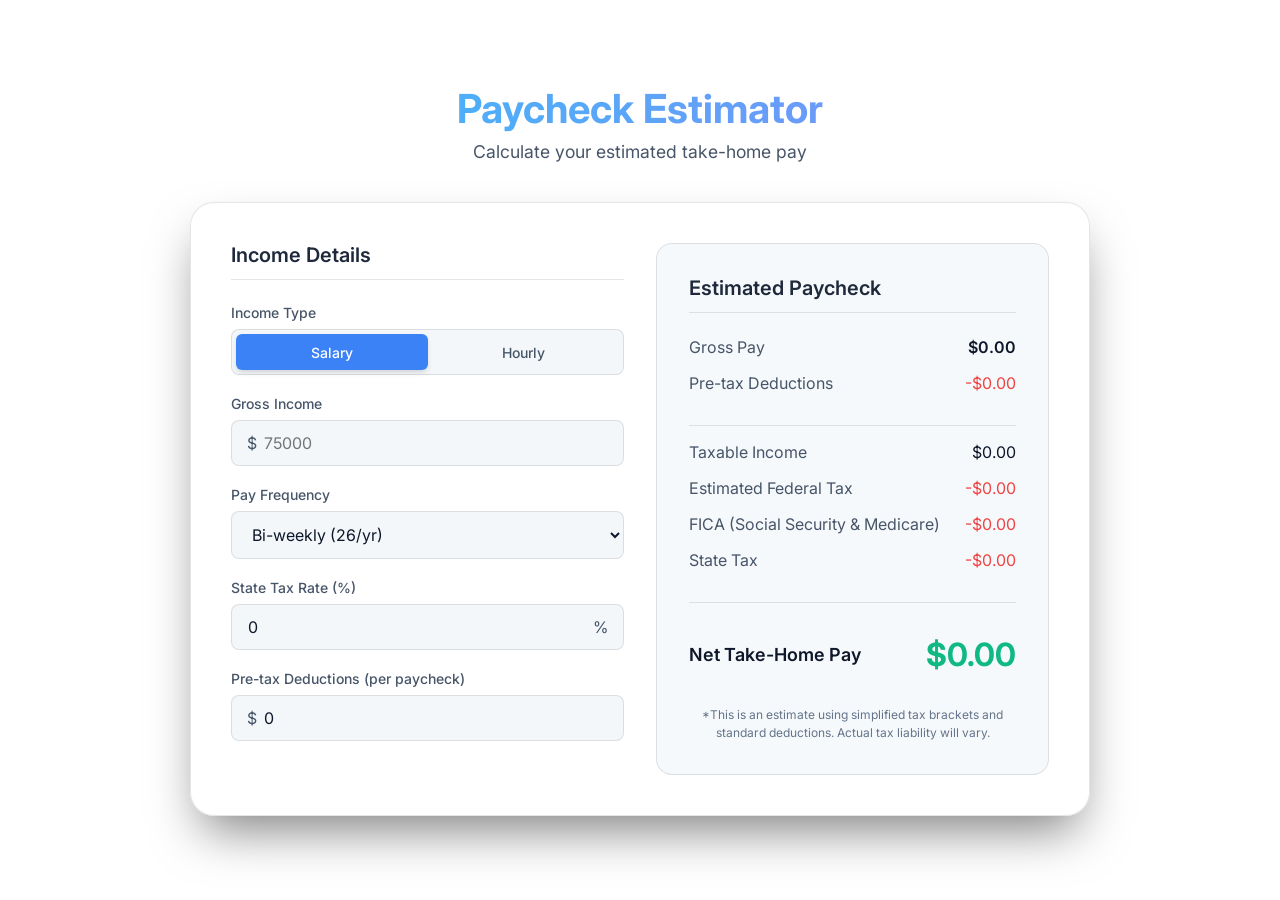
==== paycheck-calculator/index.html @ a83d798d "feat: add Paycheck Estimator web app" ====
<!DOCTYPE html>
<html lang="en">
<head>
    <meta charset="UTF-8">
    <meta name="viewport" content="width=device-width, initial-scale=1.0">
    <title>Paycheck Estimator</title>
    <link rel="stylesheet" href="styles.css">
    <link href="https://fonts.googleapis.com/css2?family=Inter:wght@300;400;500;600;700&display=swap" rel="stylesheet">
</head>
<body>

    <main class="container">
        <header>
            <h1>Paycheck Estimator</h1>
            <p>Calculate your estimated take-home pay</p>
        </header>

        <section class="calculator">
            <div class="input-panel">
                <h2>Income Details</h2>
                
                <div class="form-group toggle-group">
                    <label>Income Type</label>
                    <div class="toggle-container">
                        <input type="radio" id="salary" name="incomeType" value="salary" checked>
                        <label for="salary" class="toggle-btn">Salary</label>
                        <input type="radio" id="hourly" name="incomeType" value="hourly">
                        <label for="hourly" class="toggle-btn">Hourly</label>
                    </div>
                </div>

                <div class="form-group">
                    <label for="incomeAmount">Gross Income</label>
                    <div class="input-prefix">
                        <span>$</span>
                        <input type="number" id="incomeAmount" placeholder="75000" min="0" step="any">
                    </div>
                </div>

                <div class="form-group" id="hoursGroup" style="display: none;">
                    <label for="hoursPerWeek">Hours per Week</label>
                    <input type="number" id="hoursPerWeek" placeholder="40" value="40" min="1" max="168" step="0.5">
                </div>

                <div class="form-group">
                    <label for="payFrequency">Pay Frequency</label>
                    <select id="payFrequency">
                        <option value="weekly">Weekly (52/yr)</option>
                        <option value="biweekly" selected>Bi-weekly (26/yr)</option>
                        <option value="semimonthly">Semi-monthly (24/yr)</option>
                        <option value="monthly">Monthly (12/yr)</option>
                        <option value="annually">Annually (1/yr)</option>
                    </select>
                </div>
                
                <div class="form-group">
                    <label for="stateTax">State Tax Rate (%)</label>
                    <div class="input-suffix">
                        <input type="number" id="stateTax" placeholder="5.0" value="0" min="0" max="100" step="0.1">
                        <span>%</span>
                    </div>
                </div>

                <div class="form-group">
                    <label for="deductions">Pre-tax Deductions (per paycheck)</label>
                    <div class="input-prefix">
                        <span>$</span>
                        <input type="number" id="deductions" placeholder="0" value="0" min="0" step="any">
                    </div>
                </div>
            </div>

            <div class="output-panel">
                <h2>Estimated Paycheck</h2>
                
                <div class="result-row total">
                    <span>Gross Pay</span>
                    <span id="outGross">$0.00</span>
                </div>
                
                <div class="result-row deduction-row">
                    <span>Pre-tax Deductions</span>
                    <span id="outDeductions">-$0.00</span>
                </div>

                <div class="divider"></div>
                
                <div class="result-row">
                    <span>Taxable Income</span>
                    <span id="outTaxable">$0.00</span>
                </div>

                <div class="result-row tax">
                    <span>Estimated Federal Tax</span>
                    <span id="outFederal">-$0.00</span>
                </div>

                <div class="result-row tax">
                    <span>FICA (Social Security & Medicare)</span>
                    <span id="outFICA">-$0.00</span>
                </div>

                <div class="result-row tax">
                    <span>State Tax</span>
                    <span id="outState">-$0.00</span>
                </div>

                <div class="divider"></div>

                <div class="result-row net">
                    <span>Net Take-Home Pay</span>
                    <span id="outNet">$0.00</span>
                </div>
                
                <p class="disclaimer">
                    *This is an estimate using simplified tax brackets and standard deductions. Actual tax liability will vary.
                </p>
            </div>
        </section>
    </main>
    <script src="script.js"></script>
</body>
</html>
---- paycheck-calculator/styles.css ----
:root {
    --bg-color: #000000;
    --text-primary: #f8fafc;
    --text-muted: #94a3b8;
    --glass-bg: rgba(30, 41, 59, 0.7);
    --glass-border: rgba(255, 255, 255, 0.1);
    --input-bg: rgba(15, 23, 42, 0.6);
    --panel-bg: rgba(30, 41, 59, 0.4);
    --heading-color: #e2e8f0;
    --accent-color: #3b82f6;
    --accent-hover: #2563eb;
    --success-color: #10b981;
    --warning-color: #ef4444;
}

@media (prefers-color-scheme: light) {
    :root {
        --bg-color: #ffffff;
        --text-primary: #0f172a;
        --text-muted: #475569;
        --glass-bg: rgba(255, 255, 255, 0.7);
        --glass-border: rgba(0, 0, 0, 0.1);
        --input-bg: rgba(241, 245, 249, 0.8);
        --panel-bg: rgba(241, 245, 249, 0.6);
        --heading-color: #1e293b;
    }
}

* {
    box-sizing: border-box;
    margin: 0;
    padding: 0;
}

body {
    font-family: 'Inter', sans-serif;
    background-color: var(--bg-color);
    color: var(--text-primary);
    min-height: 100vh;
    display: flex;
    justify-content: center;
    align-items: center;
    padding: 2rem;
    position: relative;
    overflow-x: hidden;
}



.container {
    width: 100%;
    max-width: 900px;
    z-index: 1;
}

header {
    text-align: center;
    margin-bottom: 2.5rem;
}

header h1 {
    font-size: 2.5rem;
    font-weight: 700;
    margin-bottom: 0.5rem;
    background: linear-gradient(to right, #38bdf8, #818cf8);
    -webkit-background-clip: text;
    -webkit-text-fill-color: transparent;
}

header p {
    color: var(--text-muted);
    font-size: 1.1rem;
}

.calculator {
    display: grid;
    grid-template-columns: 1fr 1fr;
    gap: 2rem;
    background: var(--glass-bg);
    backdrop-filter: blur(16px);
    -webkit-backdrop-filter: blur(16px);
    border: 1px solid var(--glass-border);
    border-radius: 24px;
    padding: 2.5rem;
    box-shadow: 0 25px 50px -12px rgba(0, 0, 0, 0.5);
}

@media (max-width: 768px) {
    .calculator {
        grid-template-columns: 1fr;
        padding: 1.5rem;
    }
}

h2 {
    font-size: 1.25rem;
    font-weight: 600;
    margin-bottom: 1.5rem;
    color: var(--heading-color);
    border-bottom: 1px solid var(--glass-border);
    padding-bottom: 0.75rem;
}

.form-group {
    margin-bottom: 1.25rem;
}

label {
    display: block;
    font-size: 0.875rem;
    font-weight: 500;
    color: var(--text-muted);
    margin-bottom: 0.5rem;
}

input, select {
    width: 100%;
    padding: 0.75rem 1rem;
    background: var(--input-bg);
    border: 1px solid var(--glass-border);
    border-radius: 8px;
    color: var(--text-primary);
    font-family: inherit;
    font-size: 1rem;
    transition: all 0.2s ease;
}

input:focus, select:focus {
    outline: none;
    border-color: var(--accent-color);
    box-shadow: 0 0 0 2px rgba(59, 130, 246, 0.3);
}

.input-prefix, .input-suffix {
    position: relative;
    display: flex;
    align-items: center;
}

.input-prefix span {
    position: absolute;
    left: 1rem;
    color: var(--text-muted);
}

.input-prefix input {
    padding-left: 2rem;
}

.input-suffix span {
    position: absolute;
    right: 1rem;
    color: var(--text-muted);
}

.input-suffix input {
    padding-right: 2.5rem;
}

/* Toggle buttons */
.toggle-group {
    display: flex;
    flex-direction: column;
}

.toggle-container {
    display: flex;
    background: var(--input-bg);
    border-radius: 8px;
    padding: 0.25rem;
    border: 1px solid var(--glass-border);
}

.toggle-container input[type="radio"] {
    display: none;
}

.toggle-btn {
    flex: 1;
    text-align: center;
    padding: 0.6rem;
    cursor: pointer;
    border-radius: 6px;
    font-weight: 500;
    transition: all 0.2s;
    margin-bottom: 0;
    color: var(--text-muted);
}

.toggle-container input[type="radio"]:checked + .toggle-btn {
    background: var(--accent-color);
    color: white;
    box-shadow: 0 4px 6px -1px rgba(0, 0, 0, 0.1), 0 2px 4px -1px rgba(0, 0, 0, 0.06);
}

/* Output Panel */
.output-panel {
    background: var(--panel-bg);
    border-radius: 16px;
    padding: 2rem;
    display: flex;
    flex-direction: column;
    justify-content: center;
    border: 1px solid var(--glass-border);
}

.result-row {
    display: flex;
    justify-content: space-between;
    align-items: center;
    margin-bottom: 1rem;
    font-size: 1rem;
}

.result-row span:first-child {
    color: var(--text-muted);
}

.result-row.total span:last-child {
    font-weight: 600;
    color: var(--text-primary);
}

.result-row.tax span:last-child {
    color: var(--warning-color);
}

.result-row.deduction-row span:last-child {
    color: var(--warning-color);
}

.result-row.net {
    margin-top: 1rem;
    margin-bottom: 0;
}

.result-row.net span:first-child {
    font-size: 1.125rem;
    font-weight: 600;
    color: var(--text-primary);
}

.result-row.net span:last-child {
    font-size: 2rem;
    font-weight: 700;
    color: var(--success-color);
}

.divider {
    height: 1px;
    background: var(--glass-border);
    margin: 1rem 0;
}

.disclaimer {
    margin-top: 2rem;
    font-size: 0.75rem;
    color: #64748b;
    text-align: center;
    line-height: 1.5;
}
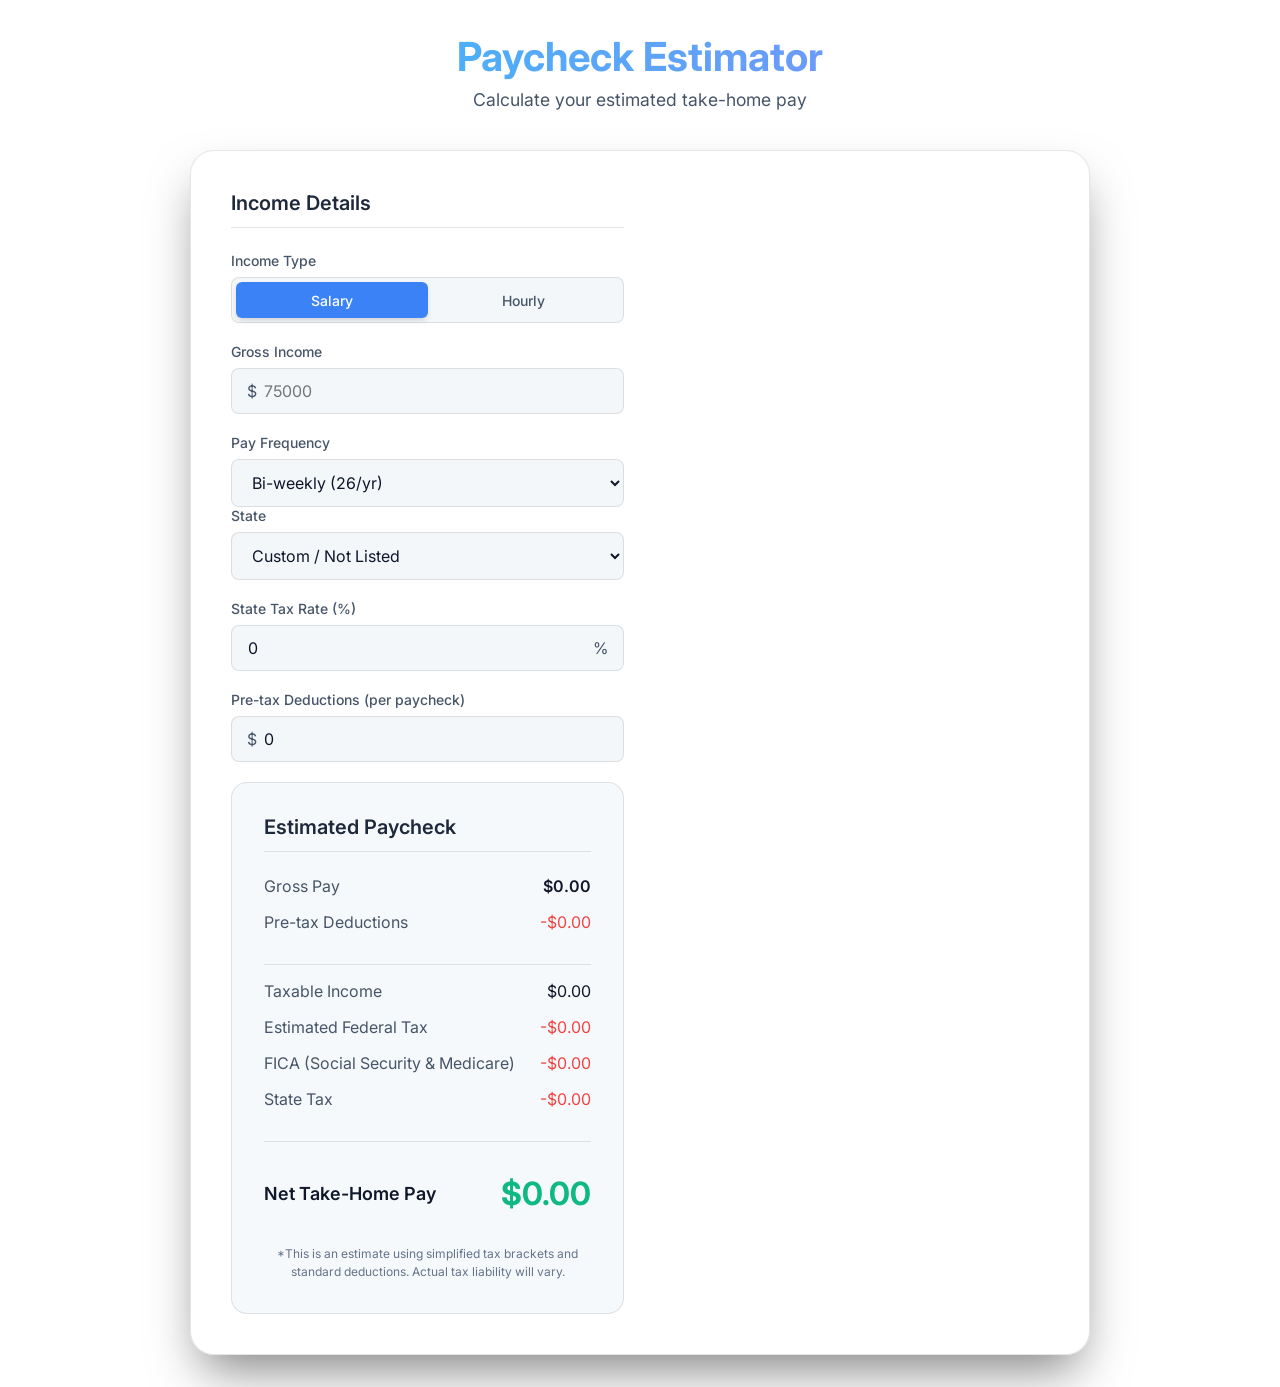
==== commit 398f7e81: "feat: add US state dropdown for auto-populating tax rates" ====
--- a/paycheck-calculator/index.html
+++ b/paycheck-calculator/index.html
@@ -50,6 +50,61 @@
                         <option value="semimonthly">Semi-monthly (24/yr)</option>
                         <option value="monthly">Monthly (12/yr)</option>
                         <option value="annually">Annually (1/yr)</option>
+                    </select>
+                <div class="form-group">
+                    <label for="stateSelect">State</label>
+                    <select id="stateSelect">
+                        <option value="">Custom / Not Listed</option>
+                        <option value="AL">Alabama</option>
+                        <option value="AK">Alaska</option>
+                        <option value="AZ">Arizona</option>
+                        <option value="AR">Arkansas</option>
+                        <option value="CA">California</option>
+                        <option value="CO">Colorado</option>
+                        <option value="CT">Connecticut</option>
+                        <option value="DE">Delaware</option>
+                        <option value="FL">Florida</option>
+                        <option value="GA">Georgia</option>
+                        <option value="HI">Hawaii</option>
+                        <option value="ID">Idaho</option>
+                        <option value="IL">Illinois</option>
+                        <option value="IN">Indiana</option>
+                        <option value="IA">Iowa</option>
+                        <option value="KS">Kansas</option>
+                        <option value="KY">Kentucky</option>
+                        <option value="LA">Louisiana</option>
+                        <option value="ME">Maine</option>
+                        <option value="MD">Maryland</option>
+                        <option value="MA">Massachusetts</option>
+                        <option value="MI">Michigan</option>
+                        <option value="MN">Minnesota</option>
+                        <option value="MS">Mississippi</option>
+                        <option value="MO">Missouri</option>
+                        <option value="MT">Montana</option>
+                        <option value="NE">Nebraska</option>
+                        <option value="NV">Nevada</option>
+                        <option value="NH">New Hampshire</option>
+                        <option value="NJ">New Jersey</option>
+                        <option value="NM">New Mexico</option>
+                        <option value="NY">New York</option>
+                        <option value="NC">North Carolina</option>
+                        <option value="ND">North Dakota</option>
+                        <option value="OH">Ohio</option>
+                        <option value="OK">Oklahoma</option>
+                        <option value="OR">Oregon</option>
+                        <option value="PA">Pennsylvania</option>
+                        <option value="RI">Rhode Island</option>
+                        <option value="SC">South Carolina</option>
+                        <option value="SD">South Dakota</option>
+                        <option value="TN">Tennessee</option>
+                        <option value="TX">Texas</option>
+                        <option value="UT">Utah</option>
+                        <option value="VT">Vermont</option>
+                        <option value="VA">Virginia</option>
+                        <option value="WA">Washington</option>
+                        <option value="WV">West Virginia</option>
+                        <option value="WI">Wisconsin</option>
+                        <option value="WY">Wyoming</option>
                     </select>
                 </div>
                 
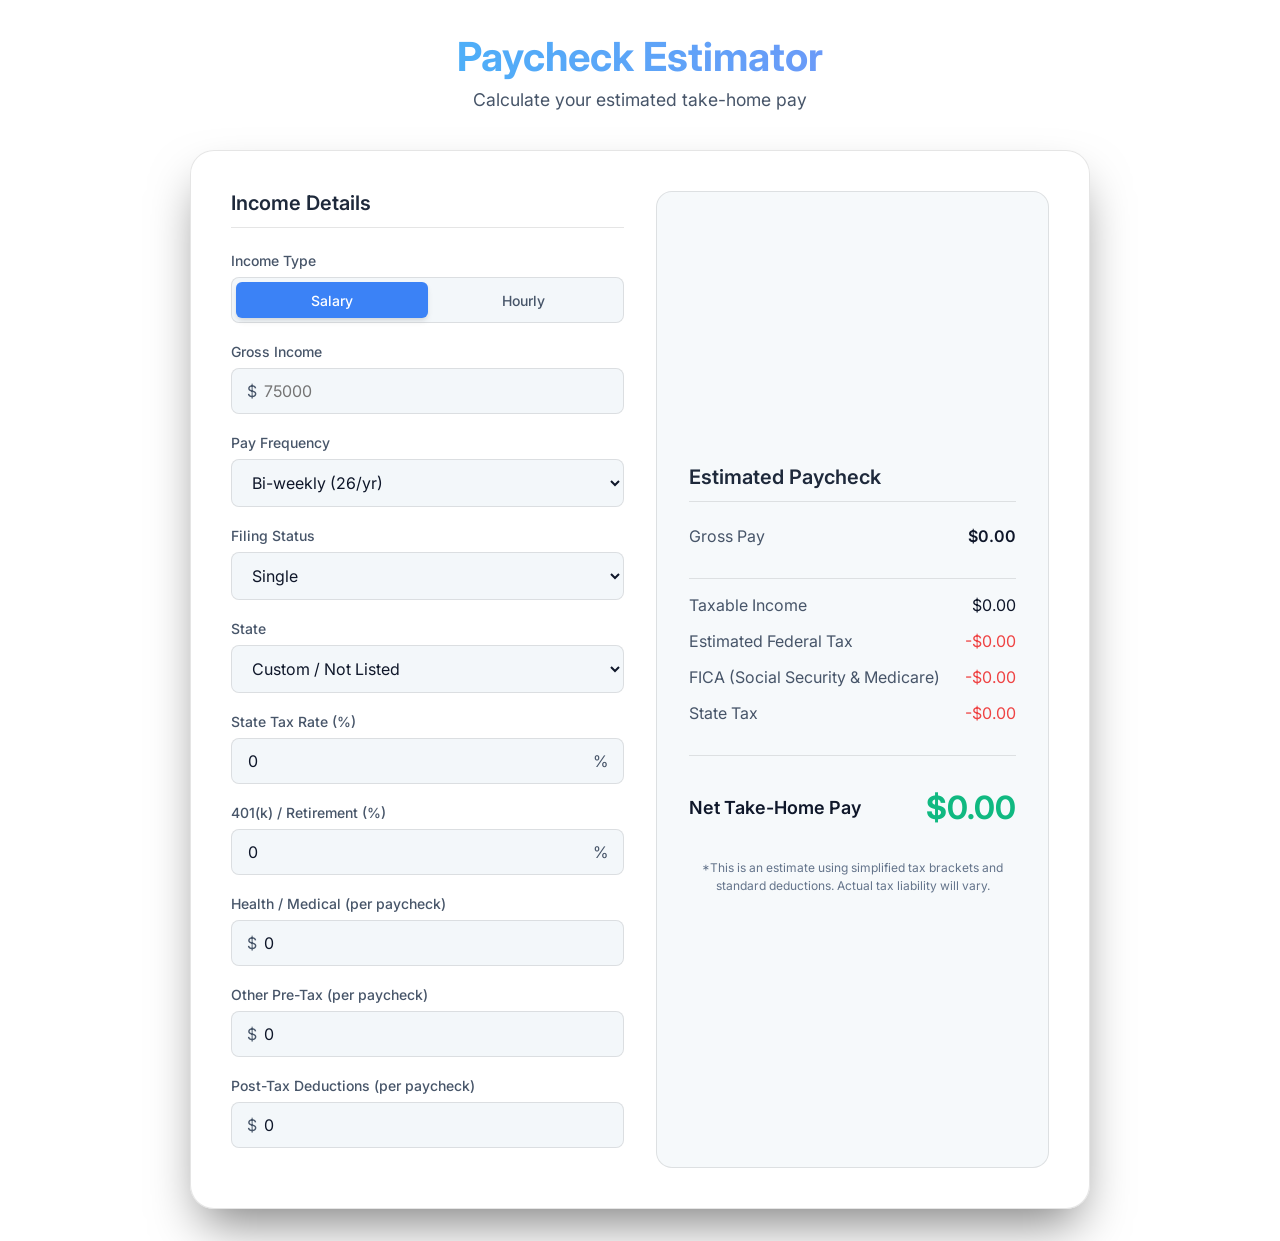
==== commit 0d758b60: "feat: refine tax bracket logic and add granular deductions" ====
--- a/paycheck-calculator/index.html
+++ b/paycheck-calculator/index.html
@@ -51,6 +51,17 @@
                         <option value="monthly">Monthly (12/yr)</option>
                         <option value="annually">Annually (1/yr)</option>
                     </select>
+                </div>
+
+                <div class="form-group">
+                    <label for="filingStatus">Filing Status</label>
+                    <select id="filingStatus">
+                        <option value="single" selected>Single</option>
+                        <option value="married">Married Filing Jointly</option>
+                        <option value="hoh">Head of Household</option>
+                    </select>
+                </div>
+                
                 <div class="form-group">
                     <label for="stateSelect">State</label>
                     <select id="stateSelect">
@@ -106,6 +117,9 @@
                         <option value="WI">Wisconsin</option>
                         <option value="WY">Wyoming</option>
                     </select>
+                    <p id="stateTaxWarning" style="display: none; font-size: 0.75rem; color: var(--text-muted); margin-top: 0.5rem; line-height: 1.4;">
+                        *This rate is a simplified estimate. Please verify the accuracy of this percentage for your specific filing status and income bracket, and adjust the field below as needed.
+                    </p>
                 </div>
                 
                 <div class="form-group">
@@ -117,10 +131,34 @@
                 </div>
 
                 <div class="form-group">
-                    <label for="deductions">Pre-tax Deductions (per paycheck)</label>
-                    <div class="input-prefix">
-                        <span>$</span>
-                        <input type="number" id="deductions" placeholder="0" value="0" min="0" step="any">
+                    <label for="retire401k">401(k) / Retirement (%)</label>
+                    <div class="input-suffix">
+                        <input type="number" id="retire401k" placeholder="0" value="0" min="0" max="100" step="0.1">
+                        <span>%</span>
+                    </div>
+                </div>
+
+                <div class="form-group">
+                    <label for="medicalIns">Health / Medical (per paycheck)</label>
+                    <div class="input-prefix">
+                        <span>$</span>
+                        <input type="number" id="medicalIns" placeholder="0" value="0" min="0" step="any">
+                    </div>
+                </div>
+
+                <div class="form-group">
+                    <label for="otherPreTax">Other Pre-Tax (per paycheck)</label>
+                    <div class="input-prefix">
+                        <span>$</span>
+                        <input type="number" id="otherPreTax" placeholder="0" value="0" min="0" step="any">
+                    </div>
+                </div>
+
+                <div class="form-group">
+                    <label for="postTax">Post-Tax Deductions (per paycheck)</label>
+                    <div class="input-prefix">
+                        <span>$</span>
+                        <input type="number" id="postTax" placeholder="0" value="0" min="0" step="any">
                     </div>
                 </div>
             </div>
@@ -133,9 +171,19 @@
                     <span id="outGross">$0.00</span>
                 </div>
                 
-                <div class="result-row deduction-row">
-                    <span>Pre-tax Deductions</span>
-                    <span id="outDeductions">-$0.00</span>
+                <div class="result-row deduction-row" id="row401k" style="display: none;">
+                    <span>401(k) / Retirement</span>
+                    <span id="out401k">-$0.00</span>
+                </div>
+                
+                <div class="result-row deduction-row" id="rowMedical" style="display: none;">
+                    <span>Health / Medical</span>
+                    <span id="outMedical">-$0.00</span>
+                </div>
+
+                <div class="result-row deduction-row" id="rowOtherPreTax" style="display: none;">
+                    <span>Other Pre-Tax</span>
+                    <span id="outOtherPreTax">-$0.00</span>
                 </div>
 
                 <div class="divider"></div>
@@ -158,6 +206,11 @@
                 <div class="result-row tax">
                     <span>State Tax</span>
                     <span id="outState">-$0.00</span>
+                </div>
+
+                <div class="result-row tax" id="rowPostTax" style="display: none;">
+                    <span>Post-Tax Deductions</span>
+                    <span id="outPostTax">-$0.00</span>
                 </div>
 
                 <div class="divider"></div>
